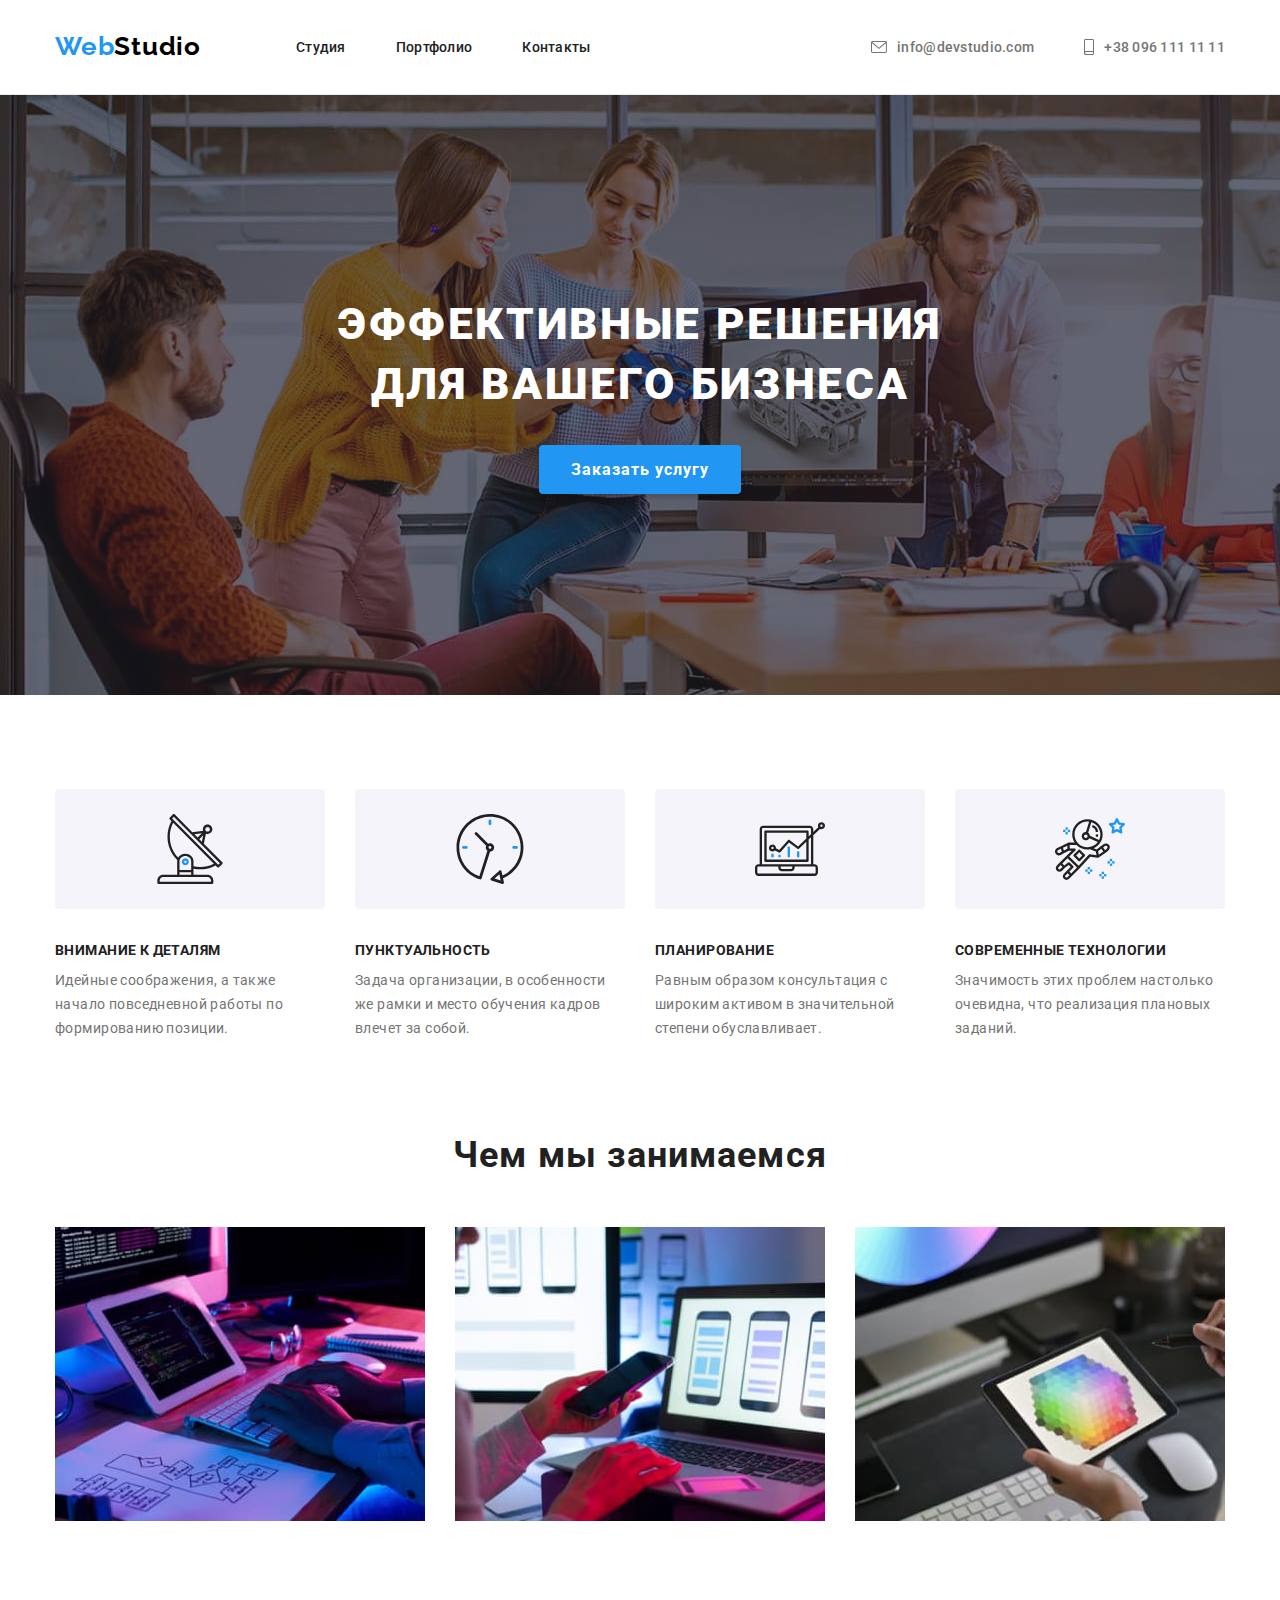
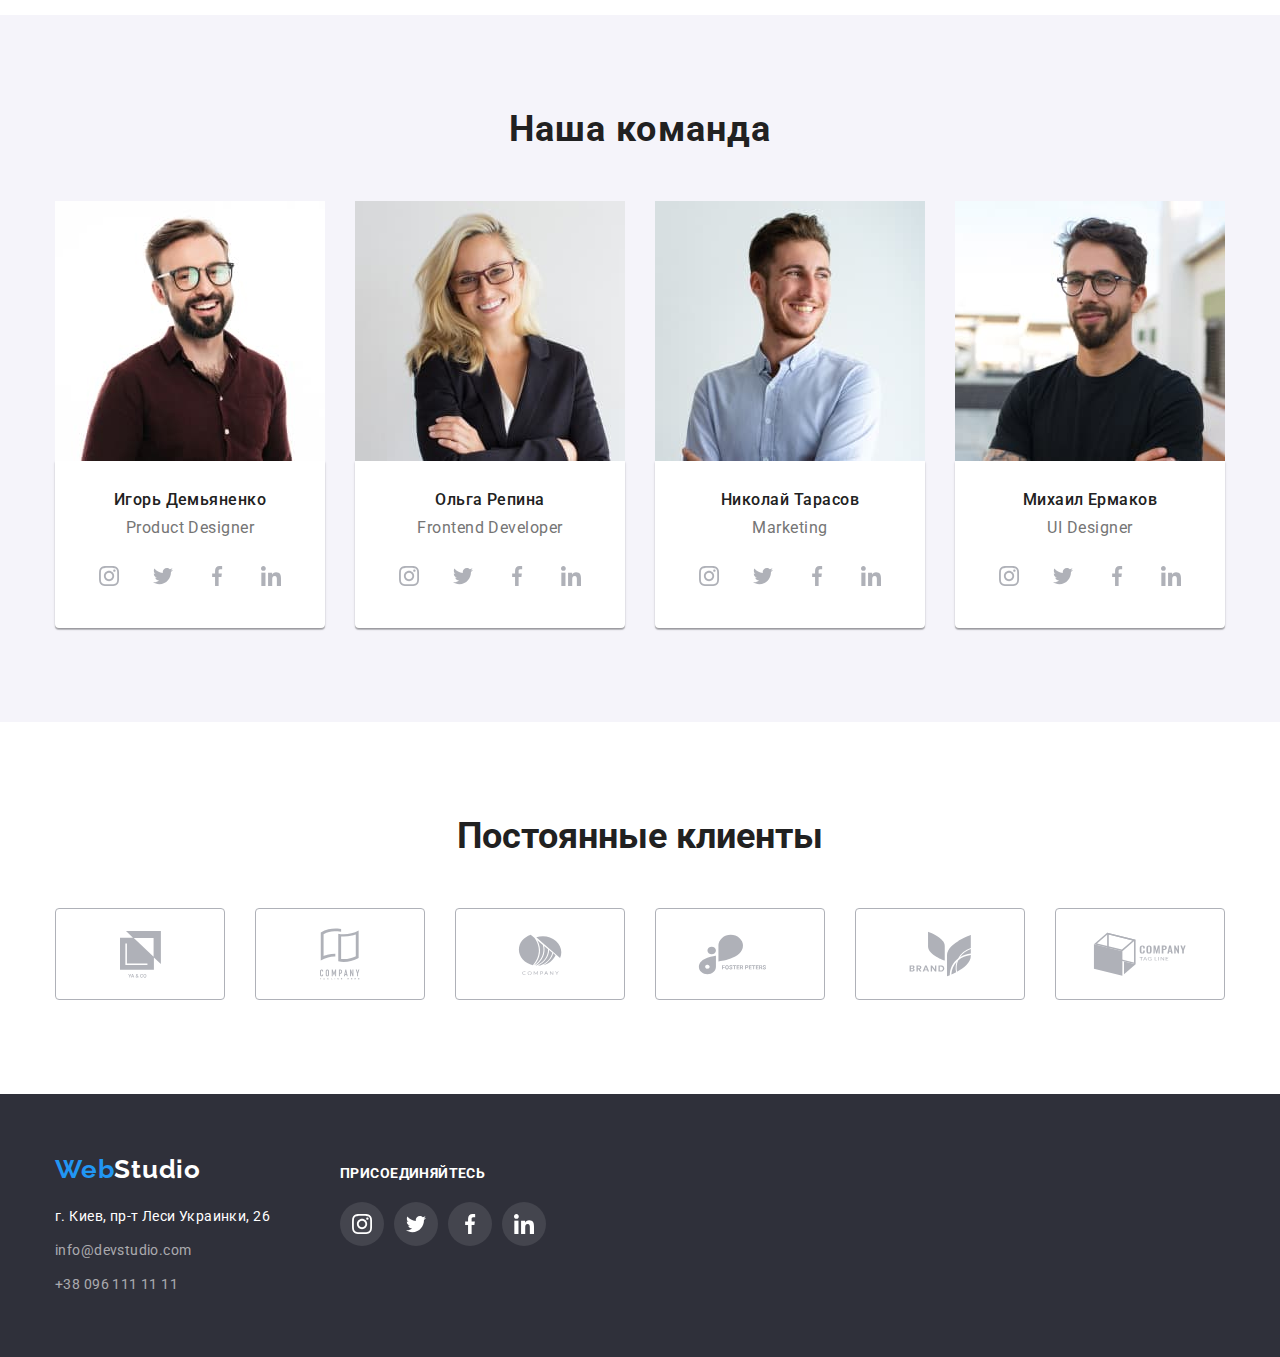
==== index.html @ 06b15e0c "cloned repositiry" ====
<!DOCTYPE html>
<html lang="ru">
  <head>
    <link
      rel="stylesheet"
      href="https://cdnjs.cloudflare.com/ajax/libs/modern-normalize/1.1.0/modern-normalize.css"
    />
    <meta charset="UTF-8" />
    <meta http-equiv="X-UA-Compatible" content="IE=edge" />
    <meta name="viewport" content="width=device-width, initial-scale=1.0" />
    <title>Document</title>
    <link rel="preconnect" href="https://fonts.googleapis.com" />
    <link rel="preconnect" href="https://fonts.gstatic.com" crossorigin />
    <link
      href="https://fonts.googleapis.com/css2?family=Raleway:wght@700&family=Roboto:wght@400;500;700;900&display=swap"
      rel="stylesheet"
    />
    <link rel="stylesheet" href="./ccs/styles.css" />
  </head>
  <body>
    <!-- HEADER -->
    <header class="header">
      <div class="container header-container">
        <nav class="main-navigation">
          <a class="logo-link-header link" href="/"
            >Web<span class="logo-part">Studio</span></a
          >
          <ul class="menu list">
            <li class="menu-item">
              <a class="menu-link link" href="">Студия</a>
            </li>
            <li class="menu-item">
              <a class="menu-link link" href="./portfolio.html">Портфолио</a>
            </li>
            <li class="menu-item">
              <a class="menu-link link" href="">Контакты</a>
            </li>
          </ul>
        </nav>
        <ul class="header-contacts list">
          </li>
          <li class="header-contact-item">
            <a class="mail-link link" href="mailto:info@devstudio.com"> 
              <svg class="contact-icon" width="16px" height="12px">
                <use href="./images/sprite.svg#icon-envelope"></use>
              </svg>
            info@devstudio.com</a
            >
          </li>
          <li class="header-contact-item">
            <a class="tel-link link" href="tel:+380961111111">
              <svg class="contact-icon" width="10px" height="16px">
                <use href="./images/sprite.svg#icon-smartphone"></use>
              </svg>
              +38 096 111 11 11</a
            >
          </li>
        </ul>
      </div>
    </header>
    <main>
      <!-- HERO -->
      <section class="hero hero-container">
        <div class="container">
          <h1 class="hero-title">
            Эффективные решения
            <br />
            для вашего бизнеса
          </h1>
          <button class="modal-btn" type="button">Заказать услугу</button>
        </div>
      </section>

      <!-- ADVANTAGES -->
      <section class="advantages section" style="padding-bottom: 47px">
        <div class="container">
          <h2 class="advant-title" hidden>Преимущества</h2>
          <ul class="advant-list list">
            <li class="advant-list-item">
              <div class="advant-cards">
                <svg class="advant-cards-icon" width="270px" height="120px">
                  <use href="./images/sprite.svg#icon-antenna"></use>
                </svg>
              </div>
              <h3 class="advant-title">Внимание к деталям</h3>
              <p class="advant-text">
                Идейные соображения, а также начало повседневной работы по
                формированию позиции.
              </p>
            </li>
            <li class="advant-list-item">
              <div class="advant-cards">
                <svg class="advant-cards-icon" width="270px" height="120px">
                  <use href="./images/sprite.svg#icon-clock"></use>
              </svg>
              <h3 class="advant-title">Пунктуальность</h3>
              <p class="advant-text">
                Задача организации, в особенности же рамки и место обучения
                кадров влечет за собой.
              </p>
            </li>
            <li class="advant-list-item">
              <div class="advant-cards">
                <svg class="advant-cards-icon" width="270px" height="120px">
                  <use href="./images/sprite.svg#icon-diagram"></use>
                </svg>
              <h3 class="advant-title">Планирование</h3>
              <p class="advant-text">
                Равным образом консультация с широким активом в значительной
                степени обуславливает.
              </p>
            </li>
            <li class="advant-list-item">
              <div class="advant-cards">
                <svg class="advant-cards-icon" width="270px" height="120px">
                  <use href="./images/sprite.svg#icon-astronaut"></use>
                </svg>
              <h3 class="advant-title">Современные технологии</h3>
              <p class="advant-text">
                Значимость этих проблем настолько очевидна, что реализация
                плановых заданий.
              </p>
            </li>
          </ul>
        </div>
      </section>

      <!-- OCCUPATION -->
      <section class="occupation section" style="padding-top: 47px">
        <div class="container">
          <h2 class="occup-title">Чем мы занимаемся</h2>
          <ul class="occup-list list">
            <li class="occup-list-item">
              <img
                class="occup-icon"
                src="./images/features/klava.jpg"
                alt="клавиатура"
                width="370"
              />
            </li>
            <li class="occup-list-item">
              <img
                class="occup-icon"
                src="./images/features/smartphone.jpg"
                alt="смартфон"
                width="370"
              />
            </li>
            <li class="occup-list-item">
              <img
                class="occup-icon"
                src="./images/features/tablet.jpg"
                alt="планшет"
                width="370"
              />
            </li>
          </ul>
        </div>
      </section>

      <!-- TEAM -->
      <section class="team section team-container">
        <div class="container">
          <h2 class="main-team-title">Наша команда</h2>
          <ul class="team-list list">
            <li class="team-list-item">
              <img
                class="team-list-icon"
                src="./images/team/ihor.jpg"
                alt="фото профиля"
                width="270"
                height="260"
              />
              <div class="team-card">
                <h3 class="secondary-team-title">Игорь Демьяненко</h3>
                <p lang="en" class="team-profession">Product Designer</p>
                <ul class="social-list list">
                  <li class="social-list-item">
                    <a href="" class="social-list-link">
                      <svg class="social-list-icon" width="20px" height="20px">
                        <use href="./images/sprite.svg#icon-instagram"></use>
                      </svg>
                    </a>
                  </li>
                  <li class="social-list-item">
                    <a href="" class="social-list-link">
                      <svg class="social-list-icon" width="20px" height="20px">
                        <use href="./images/sprite.svg#icon-twitter"></use>
                      </svg>
                    </a>
                  </li>
                  <li class="social-list-item">
                    <a href="" class="social-list-link">
                      <svg class="social-list-icon" width="20px" height="20px">
                        <use href="./images/sprite.svg#icon-facebook"></use>
                      </svg>
                    </a>
                  </li>
                  <li class="social-list-item">
                    <a href="" class="social-list-link">
                      <svg class="social-list-icon" width="20px" height="20px">
                        <use href="./images/sprite.svg#icon-linkedin"></use>
                      </svg>
                    </a>
                  </li>
                </ul>
              </div>
            </li>
            <li class="team-list-item">
              <img
                class="team-list-icon"
                src="./images/team/olga.jpg"
                alt="фото профиля"
                width="270"
                height="260"
              />
              <div class="team-card">
                <h3 class="secondary-team-title">Ольга Репина</h3>
                <p lang="en" class="team-profession">Frontend Developer</p>
                <ul class="social-list list">
                  <li class="social-list-item">
                    <a href="" class="social-list-link">
                      <svg class="social-list-icon" width="20px" height="20px">
                        <use href="./images/sprite.svg#icon-instagram"></use>
                      </svg>
                    </a>
                  </li>
                  <li class="social-list-item">
                    <a href="" class="social-list-link">
                      <svg class="social-list-icon" width="20px" height="20px">
                        <use href="./images/sprite.svg#icon-twitter"></use>
                      </svg>
                    </a>
                  </li>
                  <li class="social-list-item">
                    <a href="" class="social-list-link">
                      <svg class="social-list-icon" width="20px" height="20px">
                        <use href="./images/sprite.svg#icon-facebook"></use>
                      </svg>
                    </a>
                  </li>
                  <li class="social-list-item">
                    <a href="" class="social-list-link">
                      <svg class="social-list-icon" width="20px" height="20px">
                        <use href="./images/sprite.svg#icon-linkedin"></use>
                      </svg>
                    </a>
                  </li>
                </ul>
              </div>
            </li>
            <li class="team-list-item">
              <img
                class="team-list-icon"
                src="./images/team/nikolay.jpg"
                alt="фото профиля"
                width="270"
                height="260"
              />
              <div class="team-card">
                <h3 class="secondary-team-title">Николай Тарасов</h3>
                <p lang="en" class="team-profession">Marketing</p>
                <ul class="social-list list">
                  <li class="social-list-item">
                    <a href="" class="social-list-link">
                      <svg class="social-list-icon" width="20px" height="20px">
                        <use href="./images/sprite.svg#icon-instagram"></use>
                      </svg>
                    </a>
                  </li>
                  <li class="social-list-item">
                    <a href="" class="social-list-link">
                      <svg class="social-list-icon" width="20px" height="20px">
                        <use href="./images/sprite.svg#icon-twitter"></use>
                      </svg>
                    </a>
                  </li>
                  <li class="social-list-item">
                    <a href="" class="social-list-link">
                      <svg class="social-list-icon" width="20px" height="20px">
                        <use href="./images/sprite.svg#icon-facebook"></use>
                      </svg>
                    </a>
                  </li>
                  <li class="social-list-item">
                    <a href="" class="social-list-link">
                      <svg class="social-list-icon" width="20px" height="20px">
                        <use href="./images/sprite.svg#icon-linkedin"></use>
                      </svg>
                    </a>
                  </li>
                </ul>
              </div>
            </li>
            <li class="team-list-item">
              <img
                class="team-list-icon"
                src="./images/team/mikhail.jpg"
                alt="фото профиля"
                width="270"
                height="260"
              />
              <div class="team-card">
                <h3 class="secondary-team-title">Михаил Ермаков</h3>
                <p lang="en" class="team-profession">UI Designer</p>
                <ul class="social-list list">
                  <li class="social-list-item">
                    <a href="" class="social-list-link">
                      <svg class="social-list-icon" width="20px" height="20px">
                        <use href="./images/sprite.svg#icon-instagram"></use>
                      </svg>
                    </a>
                  </li>
                  <li class="social-list-item">
                    <a href="" class="social-list-link">
                      <svg class="social-list-icon" width="20px" height="20px">
                        <use href="./images/sprite.svg#icon-twitter"></use>
                      </svg>
                    </a>
                  </li>
                  <li class="social-list-item">
                    <a href="" class="social-list-link">
                      <svg class="social-list-icon" width="20px" height="20px">
                        <use href="./images/sprite.svg#icon-facebook"></use>
                      </svg>
                    </a>
                  </li>
                  <li class="social-list-item">
                    <a href="" class="social-list-link">
                      <svg class="social-list-icon" width="20px" height="20px">
                        <use href="./images/sprite.svg#icon-linkedin"></use>
                      </svg>
                    </a>
                  </li>
                </ul>
              </div>
            </li>
          </ul>
        </div>
      </section>
      <!-- CLIENTS -->
      <section class="clients section">
        <div class="container">
          <h2 class="clients-title" >Постоянные клиенты</h2>
          <ul class="clients-list list">
            <li class="clients-list-item">
              <a href class="clients-list-link link">
                <svg class="clients-cards-icon" width="41px" height="47px">
                  <use href="./images/sprite.svg#icon-ya-and-co"></use>
                </svg>
              </a>
            </li>
            <li class="clients-list-item">
              <a href class="clients-list-link link">
                <svg class="clients-cards-icon" width="40px" height="52px">
                  <use href="./images/sprite.svg#icon-company-union"></use>
                </svg>
              </a>
            </li>
            <li class="clients-list-item">
              <a href class="clients-list-link link">
                <svg class="clients-cards-icon" width="44px" height="41px">
                  <use href="./images/sprite.svg#icon-company"></use>
                </svg>
              </a>
            </li>
            <li class="clients-list-item">
              <a href class="clients-list-link link">
                <svg class="clients-cards-icon" width="85px" height="41px">
                  <use href="./images/sprite.svg#icon-foster-peters"></use>
                </svg>
              </a>
            </li>
            <li class="clients-list-item">
              <a href class="clients-list-link link">
                <svg class="clients-cards-icon" width="63px" height="46px">
                  <use href="./images/sprite.svg#icon-brand"></use>
                </svg>
              </a>
            </li>
            <li class="clients-list-item">
              <a href class="clients-list-link link">
                <svg class="clients-cards-icon" width="94px" height="44px">
                  <use href="./images/sprite.svg#icon-tag-line"></use>
                </svg>
              </a>
            </li>
          </ul>
        </div>
      </section>
    </main>

    <!-- FOOTER -->
    <footer class="footer footer-container">
      <div class="container flex">
        <div class="footer-left-part">
          <a class="logo-link link" href="/"
          >Web<span class="logo-part-footer">Studio</span></a
        >
        <ul class="contacts-list list">
          <li class="contacts-list-item">
            <address>
              <a
                class="contact-link-address link"
                href="https://goo.gl/maps/ZMhr3b1z7a1dPWrQ9"
                target="_blank"
                rel="noopener noreferrer"
                >г. Киев, пр-т Леси Украинки, 26</a
              >
            </address>
          </li>
          <li class="contacts-list-item">
            <address>
              <a class="contact-link link" href="mailto:info@devstudio.com"
                >info@devstudio.com</a
              >
            </address>
          </li>
          <li class="contacts-list-item">
            <address>
              <a class="contact-link link" href="tel:+380961111111"
                >+38 096 111 11 11</a
              >
            </address></div>
        <div class="footer-right-part">
           <h3 class="footer-right-part-title">присоединяйтесь</h3>
           <ul class="footer-social-list list">
                  <li class="footer-social-list-item">
                    <a href="" class="footer-social-list-link">
                      <svg class="footer-social-list-icon" width="20px" height="20px">
                        <use href="./images/sprite.svg#icon-instagram"></use>
                      </svg>
                    </a>
                  </li>
                  <li class="footer-social-list-item">
                    <a href="" class="footer-social-list-link">
                      <svg class="footer-social-list-icon" width="20px" height="20px">
                        <use href="./images/sprite.svg#icon-twitter"></use>
                      </svg>
                    </a>
                  </li>
                  <li class="footer-social-list-item">
                    <a href="" class="footer-social-list-link">
                      <svg class="footer-social-list-icon" width="20px" height="20px">
                        <use href="./images/sprite.svg#icon-facebook"></use>
                      </svg>
                    </a>
                  </li>
                  <li class="footer-social-list-item">
                    <a href="" class="footer-social-list-link">
                      <svg class="footer-social-list-icon" width="20px" height="20px">
                        <use href="./images/sprite.svg#icon-linkedin"></use>
                      </svg>
                    </a>
                  </li>
                </ul>
        </div>
          </li>
        </ul>
      </div>
    </footer>
  </body>
</html>
---- ccs/styles.css ----
:root {
  --accent-color: #2196f3;
}
h1,
h2,
h3,
h4,
h5,
h6,
p {
  margin-top: 0;
  margin-bottom: 0;
}
ul {
  margin-top: 0;
  margin-bottom: 0;
  padding-left: 0;
}
img {
  display: block;
}
.list {
  list-style: none;
}
.link {
  text-decoration: none;
  color: inherit;
}
body {
  font-family: "Roboto", sans-serif;
  color: #212121;
}
.container {
  width: 1200px;
  margin: 0 auto;
  padding-left: 15px;
  padding-right: 15px;
}
.section {
  padding-top: 94px;
  padding-bottom: 94px;
}
/* ======= HEADER ======= */
.header {
  padding-top: 32px;
  padding-bottom: 32px;
  border-bottom: 1px solid #ececec;
}
.header-container {
  display: flex;
  align-items: center;
}
.main-navigation {
  display: flex;
  align-items: center;
}
.menu {
  display: flex;
  align-items: center;
}
.menu-item:not(:last-child) {
  margin-right: 50px;
}
.header-contacts {
  margin-left: auto;
  display: flex;
  align-items: center;
}
.header-contact-item:not(:last-child) {
  margin-right: 50px;
}
.logo-part {
  font-family: "Raleway", sans-serif;
  font-weight: 700;
  font-size: 26px;
  line-height: 1, 19;
  letter-spacing: 0.03em;
  color: black;
}
.logo-link-header {
  margin-right: 95px;
  font-family: "Raleway", sans-serif;
  font-weight: 700;
  font-size: 26px;
  line-height: 1, 19;
  letter-spacing: 0.03em;
  color: #2196f3;
}
.menu-link {
  font-family: "Roboto", sans-serif;
  font-weight: 500;
  font-size: 14px;
  line-height: 0.87;
  letter-spacing: 0.02em;
  color: #212121;
}
.menu-link:hover,
.menu-link:focus {
  color: var(--accent-color);
}
.contact-icon {
  fill: currentColor;
  margin-right: 10px;
}
.mail-link {
  display: flex;
  align-items: center;
  font-weight: 500;
  font-size: 14px;
  line-height: 0.87;
  letter-spacing: 0.02em;
  color: #757575;
}
.mail-link:hover,
.mail-link:focus {
  color: var(--accent-color);
}
.tel-link {
  display: flex;
  align-items: center;
  font-weight: 500;
  font-size: 14px;
  line-height: 0.87;
  letter-spacing: 0.02em;
  color: #757575;
}
.tel-link:hover,
.tel-link:focus {
  color: var(--accent-color);
}
/* ======= END HEADER ======== */

/* ======= HERO ======= */
.hero-container {
  background-image: linear-gradient(
      rgba(47, 48, 58, 0.4),
      rgba(47, 48, 58, 0.4)
    ),
    url("../images/hero/bg.jpg");
  background-size: cover;
  padding-top: 200px;
  padding-bottom: 200px;
  text-align: center;
  background-color: #2f303a;
  height: 600px;
}
.hero-title {
  margin-bottom: 30px;
  font-family: "Roboto", sans-serif;
  font-weight: 900;
  font-size: 44px;
  line-height: 1.36;
  text-align: center;
  letter-spacing: 0.06em;
  text-transform: uppercase;
  color: #ffffff;
}
.modal-btn {
  margin: 0 auto;
  padding: 10px 32px;
  border: none;
  box-shadow: 0px 4px 4px rgba(0, 0, 0, 0.15);
  border-radius: 4px;
  font-weight: 700;
  font-size: 16px;
  line-height: 1.87;
  cursor: pointer;
  display: flex;
  align-items: center;
  text-align: center;
  letter-spacing: 0.06em;
  background-color: var(--accent-color);
  color: #ffffff;
}
.modal-btn:hover,
.modal-btn:focus {
  background-color: var(--accent-color);
}
/* ======= HERO END ======= */

/* ======= ADVANTAGES ======= */
.advant-cards-icon {
  margin-bottom: 30px;
  padding: 25px 100px;
  background-color: #f5f4fa;
  border-radius: 4px;
}
.advant-title {
  margin-bottom: 10px;
  font-weight: 700;
  font-size: 14px;
  line-height: 1.14;
  letter-spacing: 0.03em;
  text-transform: uppercase;
}
.advant-list {
  display: flex;
  justify-content: space-between;
}
.advant-list-item {
  width: 270px;
}
.advant-list-item:not(:last-child) {
  margin-right: 30px;
}
.advant-text {
  font-size: 14px;
  line-height: 1.71;
  letter-spacing: 0.03em;
  color: #757575;
}
/* ======= ADVANTAGES END ======= */
/* ======= OCCUPATION ======= */
.occup-title {
  margin-bottom: 50px;
  font-weight: 700;
  font-size: 36px;
  line-height: 1.16;
  text-align: center;
  letter-spacing: 0.03em;
}
.occup-list {
  display: flex;
  margin-right: -30px;
}
.occup-list-item {
  flex-basis: calc ((100% - 90px / 3));
  margin-right: 30px;
}
/* ======= OCCUPATION END ======= */
/* ======= TEAM ======= */
.team-container {
  background-color: #f5f4fa;
}
.main-team-title {
  margin-bottom: 50px;
  font-weight: 700;
  font-size: 36px;
  line-height: 1.16;
  text-align: center;
  letter-spacing: 0.03em;
}
.team-list {
  display: flex;
  margin-right: -30px;
}
.team-list-item {
  flex-basis: calc((100% - 120px / 4));
  margin-right: 30px;
}
.secondary-team-title {
  margin-bottom: 10px;
  font-weight: 500;
  font-size: 16px;
  line-height: 1.18;
  text-align: center;
  letter-spacing: 0.03em;
}
.team-profession {
  font-size: 16px;
  line-height: 1.18;
  text-align: center;
  letter-spacing: 0.03em;
  color: #757575;
  margin-bottom: 16px;
}
.team-card {
  background: #ffffff;
  box-shadow: 0px 1px 3px rgba(0, 0, 0, 0.12), 0px 1px 1px rgba(0, 0, 0, 0.14),
    0px 2px 1px rgba(0, 0, 0, 0.2);
  border-radius: 0px 0px 4px 4px;
  padding-top: 30px;
  padding-bottom: 30px;
  padding-left: 32px;
  padding-right: 32px;
}
.social-list {
  display: flex;
  justify-content: space-between;
}
.social-list-icon {
  fill: currentColor;
}
.social-list-link {
  display: flex;
  align-items: center;
  justify-content: center;
  width: 44px;
  height: 44px;
  border-radius: 50%;
  background-color: #ffffff;
  color: #afb1b8;
}
.social-list-link:hover,
.social-list-link:focus {
  color: #ffffff;
  background-color: var(--accent-color);
}
/* ======= TEAM END ======= */
/* ======= CLIENTS ======= */
.clients-title {
  font-weight: 700;
  font-size: 36px;
  line-height: 1.16;
  text-align: center;
  color: var(--secondary-color);
  margin-bottom: 50px;
}
.clients-list {
  display: flex;
  justify-content: space-between;
}
.clients-list-item {
  width: 170px;
  height: 92px;
}
.clients-list-link {
  display: flex;
  align-items: center;
  justify-content: center;
  border: 1px solid #afb1b8;
  border-radius: 4px;
  width: 100%;
  height: 100%;
  fill: #afb1b8;
}
.clients-list-link {
  color: currentColor;
}
.clients-list-link:hover,
.clients-list-link:focus {
  border-color: var(--accent-color);
  fill: var(--accent-color);
}
/* ======= CLIENTS END ======= */
/* ======= FOOTER ======= */
.footer {
  padding-top: 60px;
  padding-bottom: 60px;
}
.footer-container {
  background-color: #2f303a;
}
.logo-link {
  font-family: "Raleway", sans-serif;
  font-weight: 700;
  font-size: 26px;
  line-height: 1, 19;
  letter-spacing: 0.03em;
  color: #2196f3;
}
.logo-part-footer {
  font-family: "Raleway", sans-serif;
  font-weight: 700;
  font-size: 26px;
  line-height: 1.19;
  letter-spacing: 0.03em;
  color: #ffffff;
}
.contacts-list {
  margin-top: 20px;
}
.contacts-list-item:not(:last-child) {
  margin-bottom: 10px;
}
.contact-link-address {
  font-style: normal;
  font-size: 14px;
  line-height: 1.71;
  letter-spacing: 0.03em;
  color: #ffffff;
}
.contact-link {
  font-style: normal;
  font-size: 14px;
  line-height: 1.71;
  letter-spacing: 0.03em;
  color: rgba(255, 255, 255, 0.6);
}
.contact-link-address:hover,
.contact-link-address:focus {
  color: var(--accent-color);
}
.contact-link:hover,
.contact-link:focus {
  color: var(--accent-color);
}
.flex {
  display: flex;
  align-items: baseline;
}
.footer-left-part {
  margin-right: 70px;
}
.footer-right-part {
  width: 206px;
  height: 80px;
}
.footer-right-part-title {
  font-size: 14px;
  line-height: 1.14;
  letter-spacing: 0.03em;
  text-transform: uppercase;
  color: #ffffff;
  margin-bottom: 20px;
}
.footer-social-list {
  display: flex;
  justify-content: space-between;
  align-items: baseline;
}
.footer-social-list-icon {
  fill: currentColor;
}
.footer-social-list-link {
  display: flex;
  align-items: center;
  justify-content: center;
  width: 44px;
  height: 44px;
  border-radius: 50%;
  background-color: rgba(255, 255, 255, 0.1);
  color: #ffffff;
}
.footer-social-list-link:hover,
.footer-social-list-link:focus {
  background-color: var(--accent-color);
}
/* ======= FOOTER END ======= */
/* ======= PORTFOLIO PROJECTS ======= */
.navi-list {
  display: flex;
  justify-content: space-between;
  width: 610px;
  margin-left: 280px;
  margin-right: 280px;
  margin-bottom: 35px;
}
.portfolio-btn {
  padding: 6px 22px;
  border: none;
  border-radius: 4px;
  font-weight: 500;
  font-size: 16px;
  line-height: 1.62;
  text-align: center;
  letter-spacing: 0.03em;
  cursor: pointer;
}
.portfolio-btn:hover,
.portfolio-btn:focus {
  background-color: #2196f3;
  color: #fff;
  box-shadow: 0px 3px 1px rgba(0, 0, 0, 0.1), 0px 1px 2px rgba(0, 0, 0, 0.08),
    0px 2px 2px rgba(0, 0, 0, 0.12);
}
.projects-list {
  display: flex;
  flex-wrap: wrap;
  margin-right: -30px;
  margin-bottom: -30px;
}
.projects-list-link {
  display: block;
}
.projects-item {
  flex-basis: calc ((100% - 90px / 3));
  margin-right: 30px;
  margin-bottom: 30px;
}
.projects-item:focus,
.projects-item:hover {
  box-shadow: 0px 1px 1px rgba(0, 0, 0, 0.12), 0px 4px 4px rgba(0, 0, 0, 0.06),
    1px 4px 6px rgba(0, 0, 0, 0.16);
}
.projects-info {
  padding: 20px 24px;
  border: 1px solid #ececec;
}
.projects-title {
  margin-bottom: 4px;
  font-weight: 700;
  font-size: 18px;
  line-height: 2;
  letter-spacing: 0.06em;
}
.projects-text {
  font-size: 16px;
  line-height: 1.87;
  letter-spacing: 0.03em;
  color: #757575;
}
/* ======= PORTFOLIO PROJECTS END ======= */
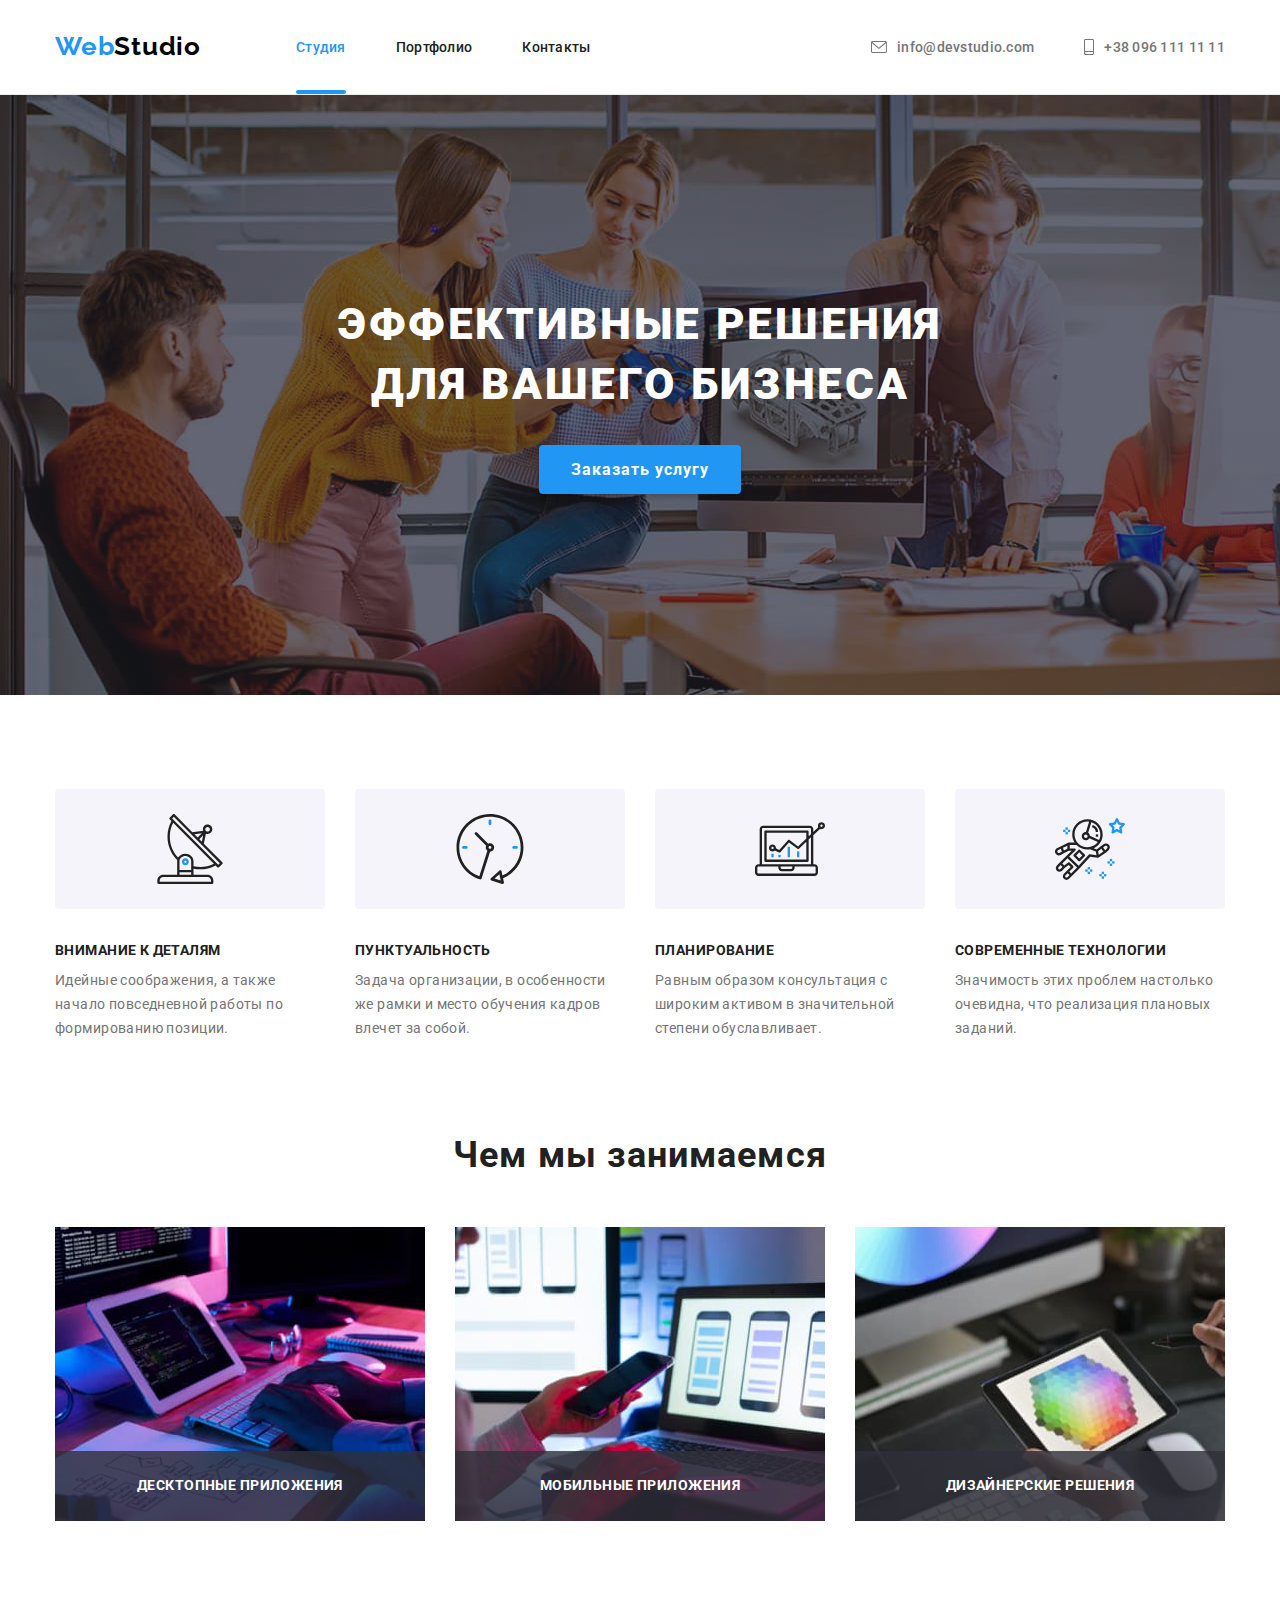
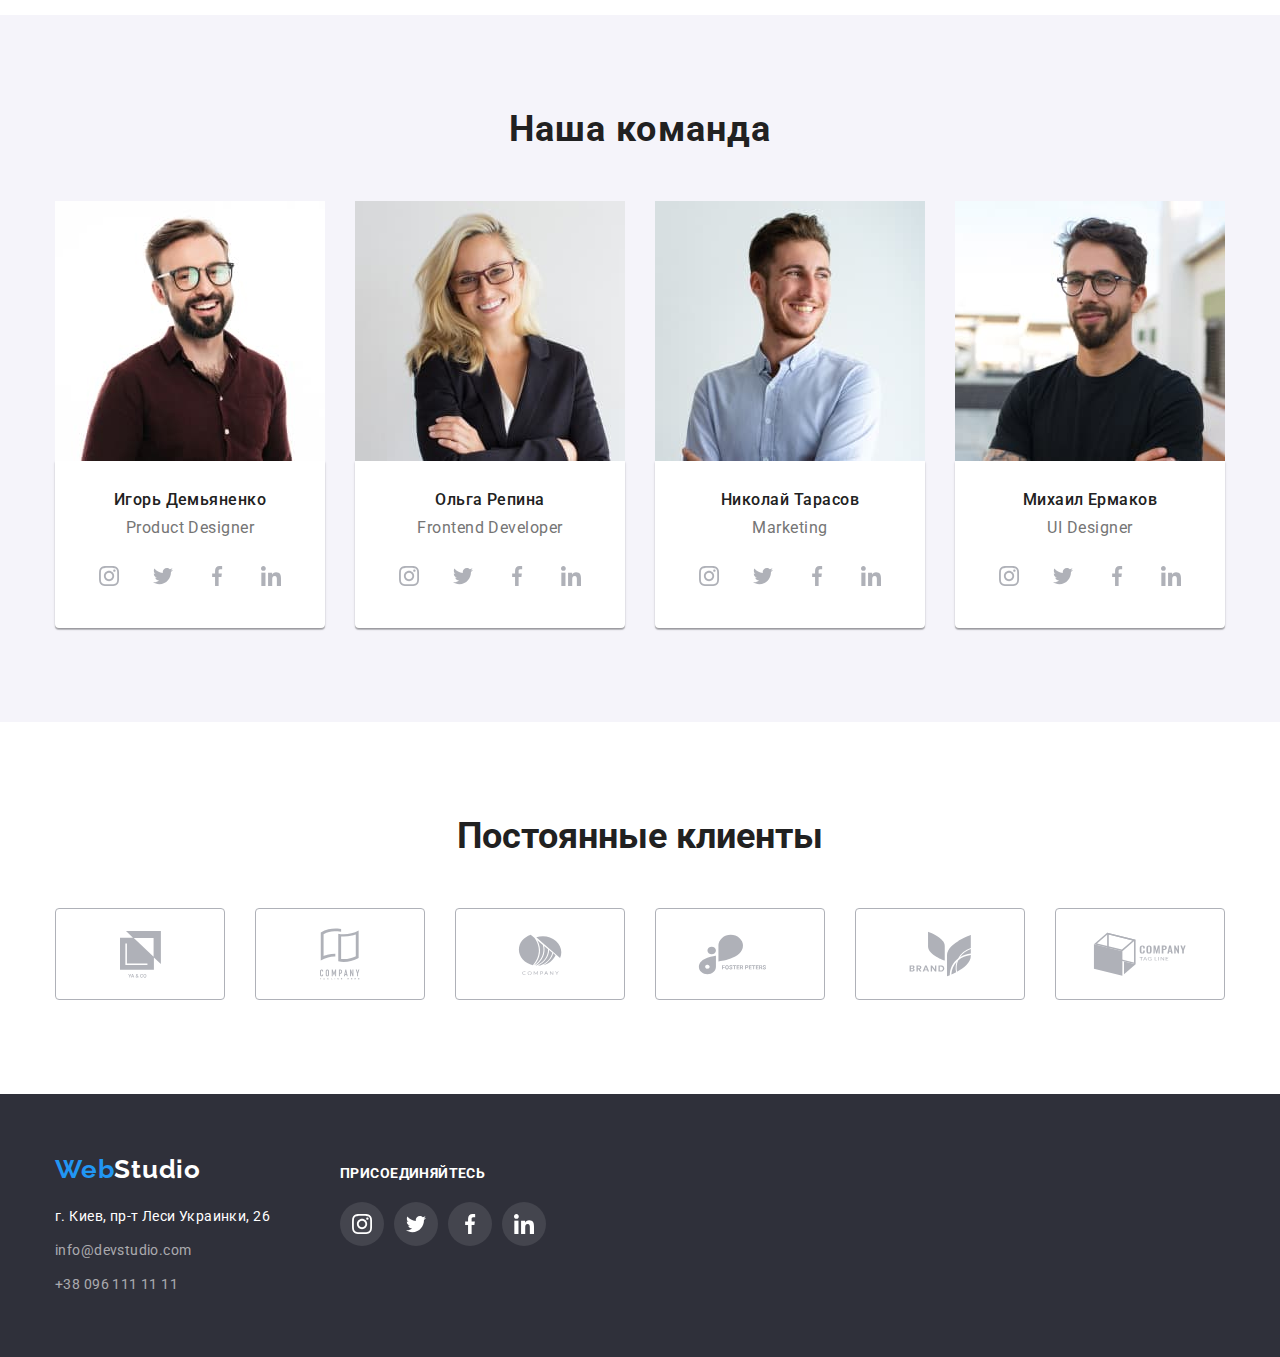
==== commit ada70931: "added animation" ====
--- a/index.html
+++ b/index.html
@@ -27,7 +27,8 @@
           >
           <ul class="menu list">
             <li class="menu-item">
-              <a class="menu-link link" href="">Студия</a>
+              <a class="menu-link link current" href="">Студия
+              </a>
             </li>
             <li class="menu-item">
               <a class="menu-link link" href="./portfolio.html">Портфолио</a>
@@ -67,7 +68,7 @@
             <br />
             для вашего бизнеса
           </h1>
-          <button class="modal-btn" type="button">Заказать услугу</button>
+          <button class="modal-btn" type="button" data-modal-open>Заказать услугу</button>
         </div>
       </section>
 
@@ -137,6 +138,9 @@
                 alt="клавиатура"
                 width="370"
               />
+              <div class="occup-list-wrapper">
+                <h3 class="occup-list-wrapper-text">Десктопные приложения</h3>
+              </div>
             </li>
             <li class="occup-list-item">
               <img
@@ -145,6 +149,9 @@
                 alt="смартфон"
                 width="370"
               />
+              <div class="occup-list-wrapper">
+                <h3 class="occup-list-wrapper-text">Мобильные приложения</h3>
+              </div>
             </li>
             <li class="occup-list-item">
               <img
@@ -153,6 +160,9 @@
                 alt="планшет"
                 width="370"
               />
+              <div class="occup-list-wrapper">
+                <h3 class="occup-list-wrapper-text">Дизайнерские решения</h3>
+              </div>
             </li>
           </ul>
         </div>
@@ -459,5 +469,15 @@
         </ul>
       </div>
     </footer>
+    <div class="backdrop is-hidden" data-modal>
+      <div class="modal">
+        <button type="button" class="close-btn" data-modal-close>
+          <svg class="close-btn-icon" width="11px" height="11px">
+            <use href="./images/sprite.svg#icon-cross"></use>
+          </svg>
+        </button>
+      </div>
+    </div>
+    <script src="./js/modal.js"></script>
   </body>
 </html>
--- a/ccs/styles.css
+++ b/ccs/styles.css
@@ -1,5 +1,6 @@
 :root {
   --accent-color: #2196f3;
+  --button-color: #188ce8;
 }
 h1,
 h2,
@@ -93,11 +94,26 @@
   line-height: 0.87;
   letter-spacing: 0.02em;
   color: #212121;
+  position: relative;
+  transition: color 250ms cubic-bezier(0.4, 0, 0.2, 1);
 }
 .menu-link:hover,
 .menu-link:focus {
   color: var(--accent-color);
 }
+.current {
+  color: var(--accent-color);
+}
+.current::after {
+  content: '';
+  position: absolute;
+  bottom: -39px;
+  left: 0;
+  width: 100%;
+  height: 4px;
+  background-color: var(--accent-color);
+  border-radius: 2px;
+}
 .contact-icon {
   fill: currentColor;
   margin-right: 10px;
@@ -110,6 +126,7 @@
   line-height: 0.87;
   letter-spacing: 0.02em;
   color: #757575;
+  transition: color 250ms cubic-bezier(0.4, 0, 0.2, 1)
 }
 .mail-link:hover,
 .mail-link:focus {
@@ -123,6 +140,7 @@
   line-height: 0.87;
   letter-spacing: 0.02em;
   color: #757575;
+  transition: color 250ms cubic-bezier(0.4, 0, 0.2, 1)
 }
 .tel-link:hover,
 .tel-link:focus {
@@ -171,10 +189,11 @@
   letter-spacing: 0.06em;
   background-color: var(--accent-color);
   color: #ffffff;
+  transition: background-color 250ms cubic-bezier(0.4, 0, 0.2, 1)
 }
 .modal-btn:hover,
 .modal-btn:focus {
-  background-color: var(--accent-color);
+  background-color: var(--button-color);
 }
 /* ======= HERO END ======= */
 
@@ -224,8 +243,25 @@
   margin-right: -30px;
 }
 .occup-list-item {
+  position: relative;
   flex-basis: calc ((100% - 90px / 3));
   margin-right: 30px;
+}
+.occup-list-wrapper {
+  position: absolute;
+  bottom: 0;
+  left: 0;
+  width: 100%;
+  background-color: rgba(47, 48, 58, 0.8);
+}
+.occup-list-wrapper-text {
+  color: #ffffff;
+  font-size: 14px;
+  line-height: 1.14;
+  text-align: center;
+  letter-spacing: 0.03em;
+  text-transform: uppercase;
+  padding: 27px 0;
 }
 /* ======= OCCUPATION END ======= */
 /* ======= TEAM ======= */
@@ -290,6 +326,7 @@
   border-radius: 50%;
   background-color: #ffffff;
   color: #afb1b8;
+  transition: background-color 250ms cubic-bezier(0.4, 0, 0.2, 1);
 }
 .social-list-link:hover,
 .social-list-link:focus {
@@ -369,6 +406,8 @@
   line-height: 1.71;
   letter-spacing: 0.03em;
   color: #ffffff;
+  transition: color 250ms cubic-bezier(0.4, 0, 0.2, 1);
+  
 }
 .contact-link {
   font-style: normal;
@@ -376,6 +415,7 @@
   line-height: 1.71;
   letter-spacing: 0.03em;
   color: rgba(255, 255, 255, 0.6);
+  transition: color 250ms cubic-bezier(0.4, 0, 0.2, 1);
 }
 .contact-link-address:hover,
 .contact-link-address:focus {
@@ -421,6 +461,7 @@
   border-radius: 50%;
   background-color: rgba(255, 255, 255, 0.1);
   color: #ffffff;
+  transition: background-color 250ms cubic-bezier(0.4, 0, 0.2, 1);
 }
 .footer-social-list-link:hover,
 .footer-social-list-link:focus {
@@ -446,6 +487,7 @@
   text-align: center;
   letter-spacing: 0.03em;
   cursor: pointer;
+  transition: background-color 250ms cubic-bezier(0.4, 0, 0.2, 1), color 250ms cubic-bezier(0.4, 0, 0.2, 1), box-shadow 250ms cubic-bezier(0.4, 0, 0.2, 1);
 }
 .portfolio-btn:hover,
 .portfolio-btn:focus {
@@ -463,16 +505,25 @@
 .projects-list-link {
   display: block;
 }
+.projects-list-img-wrapper {
+  position: relative;
+  overflow: hidden;
+}
 .projects-item {
   flex-basis: calc ((100% - 90px / 3));
   margin-right: 30px;
   margin-bottom: 30px;
+
 }
 .projects-item:focus,
 .projects-item:hover {
   box-shadow: 0px 1px 1px rgba(0, 0, 0, 0.12), 0px 4px 4px rgba(0, 0, 0, 0.06),
     1px 4px 6px rgba(0, 0, 0, 0.16);
 }
+.projects-list-link:focus .overlay,
+.projects-list-link:hover .overlay {
+  transform: translateY(0%);
+}
 .projects-info {
   padding: 20px 24px;
   border: 1px solid #ececec;
@@ -491,3 +542,54 @@
   color: #757575;
 }
 /* ======= PORTFOLIO PROJECTS END ======= */
+.backdrop {
+  position: fixed;
+  top: 0;
+  left: 0;
+  width: 100vw;
+  height: 100vh;
+  background-color: rgba(0, 0, 0, 0.2);
+  transition: opacity 250ms linear, visibility 250ms linear;
+}
+.modal {
+  position: absolute;
+  top: 50%;
+  left: 50%;
+  width: 528px;
+  height: 581px;
+  background-color: #ffffff;
+  transform: translate(-50%, -50%);
+}
+.close-btn {
+  position: absolute;
+  top: 8px;
+  right: 8px;
+  width: 30px;
+  height: 30px;
+  border-radius: 50%;
+  border: 1px solid rgba(0, 0, 0, 0.1);
+  background-color: transparent;
+  cursor: pointer;
+  padding: 0;
+}
+.is-hidden {
+  opacity: 0;
+  visibility: hidden;
+  pointer-events: none;
+} 
+.overlay {
+  position: absolute;
+  top: 0;
+  left: 0;
+  width: 100%;
+  height: 100%;
+  font-size: 18px;
+  line-height: 1.56;
+  letter-spacing: 0.03em;
+  background-color: rgba(33, 150, 243, 0.9);
+  color: #ffffff;
+  overflow: auto;
+  padding: 63px 24px;
+  transform: translateY(100%);
+  transition: transform 250ms cubic-bezier(0.4, 0, 0.2, 1);
+}